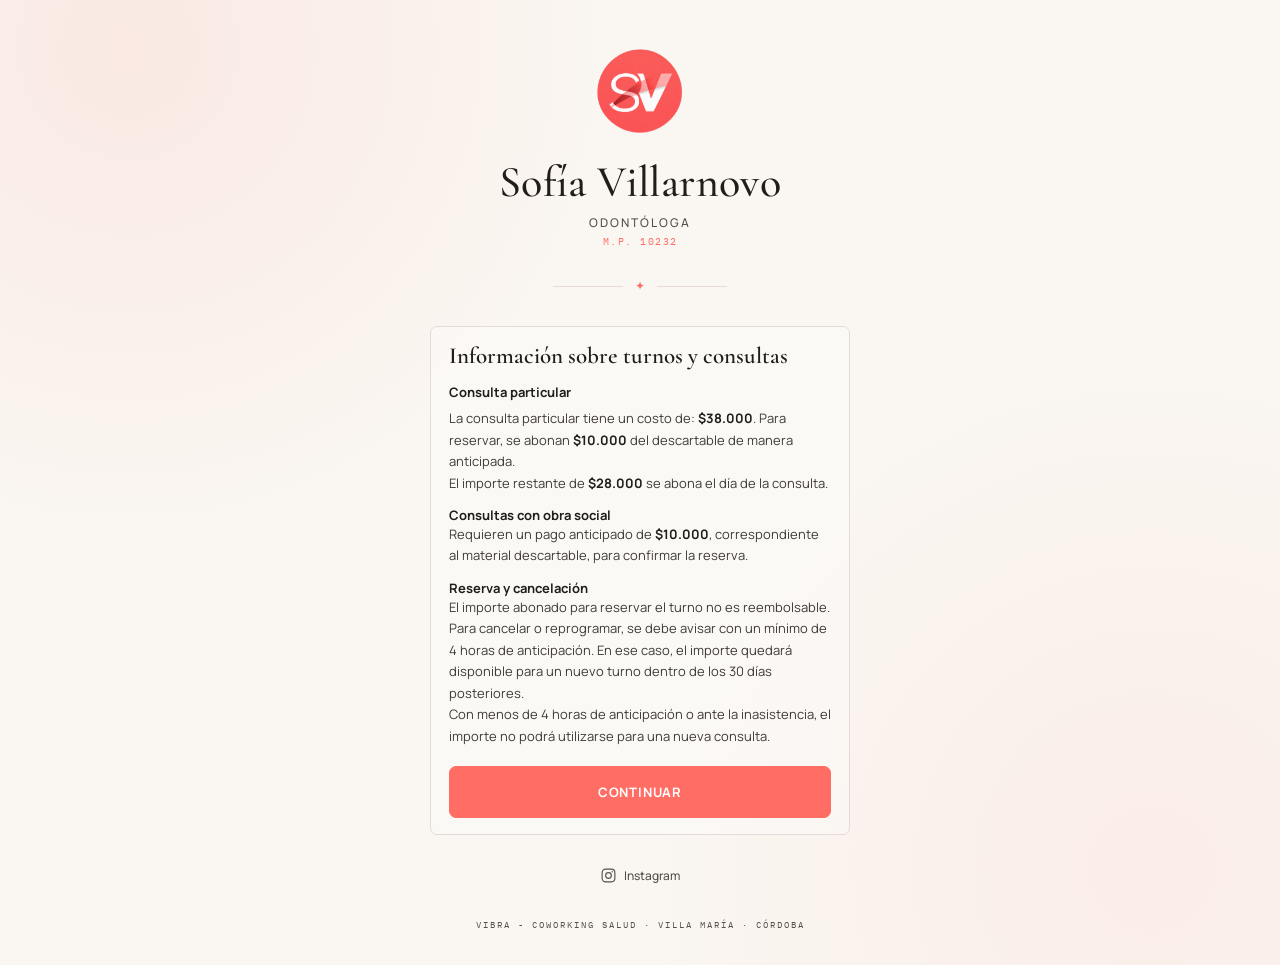
==== sitio.html @ 3a736893 "Update sitio.html" ====
<!DOCTYPE html>
<html lang="es">
<head>
  <meta charset="UTF-8">
  <meta name="viewport" content="width=device-width, initial-scale=1.0">
  <title>Sofía Villarnovo | Odontóloga</title>
  <meta name="description" content="Sofía Villarnovo - Odontóloga M.P. 10232. Reservá tu turno.">
  <link rel="preconnect" href="https://fonts.googleapis.com">
  <link rel="preconnect" href="https://fonts.gstatic.com" crossorigin>
  <link href="https://fonts.googleapis.com/css2?family=Cormorant+Garamond:wght@400;500;600&family=Manrope:wght@400;500;600;700&family=IBM+Plex+Mono:wght@400;500&display=swap" rel="stylesheet">
  <link rel="stylesheet" href="styles.css">
</head>
<body>
  <main>
    <div class="logo">
      <img src="image/logo.png" alt="Logo de Sofía Villarnovo">
    </div>

    <section class="name">
      <h1>Sofía Villarnovo</h1>
      <p class="profession">Odontóloga</p>
      <p class="license">M.P. 10232</p>
    </section>

    <div class="divider">
      <span class="divider-line"></span>
      <span class="divider-star">✦</span>
      <span class="divider-line"></span>
    </div>

    <section class="policies" aria-labelledby="policies-title">
      <h2 id="policies-title">Información sobre turnos y consultas</h2>
      
      <div class="policies-content">
        <h3>Consulta particular</h3>
        <p class="policies-summary">La consulta particular tiene un costo de: <strong>$38.000</strong>. Para reservar, se abonan <strong>$10.000</strong> del descartable de manera anticipada.</p>
        <p>El importe restante de <strong>$28.000</strong> se abona el día de la consulta.</p>

        <h3>Consultas con obra social</h3>
        <p>Requieren un pago anticipado de <strong>$10.000</strong>, correspondiente al material descartable, para confirmar la reserva.</p>

        <h3>Reserva y cancelación</h3>
        <p>El importe abonado para reservar el turno no es reembolsable.</p>
        <p>Para cancelar o reprogramar, se debe avisar con un mínimo de 4 horas de anticipación. En ese caso, el importe quedará disponible para un nuevo turno dentro de los 30 días posteriores.</p>
        <p>Con menos de 4 horas de anticipación o ante la inasistencia, el importe no podrá utilizarse para una nueva consulta.</p>
      </div>
      <button class="continue-btn" type="button" aria-controls="appointment-links">CONTINUAR</button>
    </section>

    <nav class="links" id="appointment-links" aria-label="Opciones de contacto y reserva" hidden>
      <a class="link-btn primary" href="https://script.google.com/macros/s/AKfycbyn22Zi6OWLIGuK025jP6TXJ8e2G5zCtzBM-8y3-KEwVZJCjGyNvykvZkgCQuvuurl1NQ/exec">
        <svg viewBox="0 0 24 24" fill="none" stroke="currentColor" stroke-width="1.7" aria-hidden="true">
          <rect x="3" y="5" width="18" height="16" rx="2" />
          <path d="M8 3v4M16 3v4M3 10h18" />
        </svg>
        SACAR UN TURNO
      </a>

      <a class="link-btn secondary" href="https://wa.me/5493534790232" target="_blank" rel="noopener">
        <svg viewBox="0 0 24 24" fill="currentColor" aria-hidden="true">
          <path d="M12 2C6.5 2 2 6.5 2 12c0 1.9.5 3.6 1.5 5.2L2 22l4.9-1.5C8.4 21.5 10.1 22 12 22c5.5 0 10-4.5 10-10S17.5 2 12 2zm5.4 14.2c-.2.7-1.3 1.3-1.8 1.4-.5.1-1 .1-1.7-.1-.4-.1-.9-.3-1.5-.6-2.6-1.1-4.3-3.8-4.5-4-.1-.2-1-1.4-1-2.6s.6-1.8.9-2.1c.2-.2.5-.3.7-.3h.5c.2 0 .4 0 .6.5.2.5.7 1.8.8 1.9.1.2.1.4 0 .6-.1.2-.2.3-.3.5-.2.2-.3.3-.5.5-.2.2-.3.4-.1.7.2.3.8 1.3 1.7 2.1 1.2 1 2.1 1.4 2.5 1.6.3.1.5.1.6-.1.2-.2.7-.8.9-1.1.2-.3.4-.2.6-.1.2.1 1.5.7 1.7.8.2.1.4.2.4.3.1.3.1.7-.1 1.4z" />
        </svg>
        WHATSAPP
      </a>

      <a class="link-btn secondary" href="https://maps.app.goo.gl/TkpbMq61Vdni6iRq6" target="_blank" rel="noopener">
        <svg viewBox="0 0 24 24" fill="none" stroke="currentColor" stroke-width="1.7" aria-hidden="true">
          <path d="M20 10c0 5-8 11-8 11S4 15 4 10a8 8 0 1 1 16 0Z" />
          <circle cx="12" cy="10" r="2.5" />
        </svg>
        UBICACIÓN
      </a>
    </nav>

    <div class="socials">
      <a class="social" href="https://instagram.com/od.villarnovosofia" target="_blank" rel="noopener">
        <svg viewBox="0 0 24 24" fill="none" stroke="currentColor" stroke-width="1.6" aria-hidden="true">
          <rect x="3" y="3" width="18" height="18" rx="5" />
          <circle cx="12" cy="12" r="4" />
          <circle cx="17.3" cy="6.7" r="1" fill="currentColor" stroke="none" />
        </svg>
        Instagram
      </a>

    </div>

    <footer>Vibra - Coworking Salud · Villa María · Córdoba</footer>
  </main>
  <script>
    const policies = document.querySelector('.policies');
    const continueButton = document.querySelector('.continue-btn');
    const appointmentLinks = document.querySelector('#appointment-links');

    continueButton.addEventListener('click', () => {
      policies.hidden = true;
      appointmentLinks.hidden = false;
      appointmentLinks.querySelector('.link-btn').focus();
    });
  </script>
</body>
</html>
---- styles.css ----
:root {
  --ivory: #FAF7F2;
  --ink: #211E1A;
  --ink-soft: #55504A;
  --coral: #FF6D65;
  --coral-dark: #E85F58;
  --coral-soft: #FFA49F;
  --coral-pale: #FCE8E6;
  --line: #E6D9D7;
  --white: #FFFFFF;
}

* {
  box-sizing: border-box;
  margin: 0;
  padding: 0;
}

html {
  -webkit-tap-highlight-color: transparent;
  scroll-behavior: smooth;
}

body {
  min-height: 100vh;
  background: var(--ivory);
  background-image:
    radial-gradient(circle at 10% 5%, rgba(255, 109, 101, 0.10), transparent 35%),
    radial-gradient(circle at 90% 90%, rgba(255, 164, 159, 0.12), transparent 38%);
  color: var(--ink);
  font-family: 'Manrope', sans-serif;
  display: flex;
  justify-content: center;
  padding: 45px 20px 35px;
  overflow-x: hidden;
}

main {
  width: 100%;
  max-width: 420px;
  display: flex;
  flex-direction: column;
  align-items: center;
  text-align: center;
}

.logo {
  width: 92px;
  height: 92px;
  display: flex;
  align-items: center;
  justify-content: center;
  position: relative;
  margin-bottom: 23px;
  opacity: 0;
  animation: logoIn 0.8s cubic-bezier(.22,.61,.36,1) 0.1s forwards;
}

.logo img {
  width: 100%;
  height: 100%;
  display: block;
  object-fit: contain;
}

@keyframes logoIn {
  from { opacity: 0; transform: scale(.75); }
  to { opacity: 1; transform: scale(1); }
}

.name {
  opacity: 0;
  animation: fadeUp .7s ease-out .35s forwards;
}

.name h1 {
  font-family: 'Cormorant Garamond', serif;
  font-size: 44px;
  line-height: 1;
  font-weight: 500;
  letter-spacing: .4px;
  color: var(--ink);
}

.profession {
  margin-top: 10px;
  font-family: 'Manrope', sans-serif;
  font-size: 12px;
  font-weight: 500;
  letter-spacing: 2px;
  text-transform: uppercase;
  color: var(--ink-soft);
}

.license {
  margin-top: 4px;
  font-family: 'IBM Plex Mono', monospace;
  font-size: 10px;
  letter-spacing: 1.5px;
  color: var(--coral);
}

@keyframes fadeUp {
  from { opacity: 0; transform: translateY(10px); }
  to { opacity: 1; transform: translateY(0); }
}

.divider {
  width: 100%;
  display: flex;
  align-items: center;
  justify-content: center;
  gap: 12px;
  margin: 30px 0 31px;
  opacity: 0;
  animation: fadeUp .7s ease-out .6s forwards;
}

.divider-line {
  width: 70px;
  height: 1px;
  background: var(--line);
}

.divider-star {
  color: var(--coral);
  font-size: 12px;
  transform: translateY(-1px);
}

.policies {
  width: 100%;
  padding: 17px 18px 16px;
  border: 1px solid var(--line);
  border-radius: 7px;
  background: rgba(255,255,255,.32);
  text-align: left;
  opacity: 0;
  animation: fadeUp .7s ease-out .75s forwards;
}

.policies h2 {
  color: var(--ink);
  font-family: 'Cormorant Garamond', serif;
  font-size: 23px;
  font-weight: 600;
  line-height: 1.1;
}

.policies-summary,
.policies-content p {
  color: #3f3a35;
  font-size: 13px;
  line-height: 1.65;
}

.policies-summary {
  margin-top: 7px;
}

.policies strong {
  color: var(--ink);
  font-weight: 700;
}

.policies-content {
  padding-top: 14px;
}

.policies-content h3 {
  margin-top: 12px;
  color: var(--ink);
  font-size: 13px;
  font-weight: 700;
}

.policies-content h3:first-child {
  margin-top: 0;
}

.continue-btn {
  width: 100%;
  min-height: 52px;
  margin-top: 19px;
  border: 1px solid var(--coral);
  border-radius: 7px;
  background: var(--coral);
  color: var(--white);
  cursor: pointer;
  font-family: 'Manrope', sans-serif;
  font-size: 13px;
  font-weight: 700;
  letter-spacing: .8px;
  transition: transform .25s ease, background .25s ease, box-shadow .25s ease;
}

.continue-btn:hover {
  background: var(--coral-dark);
  box-shadow: 0 9px 22px rgba(255,109,101,.22);
  transform: translateY(-2px);
}

.continue-btn:active {
  transform: scale(.98);
}

.links[hidden] {
  display: none;
}

.links {
  width: 100%;
  display: flex;
  flex-direction: column;
  gap: 13px;
}

.link-btn {
  width: 100%;
  min-height: 59px;
  display: flex;
  align-items: center;
  justify-content: center;
  gap: 11px;
  position: relative;
  overflow: hidden;
  border-radius: 7px;
  text-decoration: none;
  font-size: 14px;
  font-weight: 600;
  letter-spacing: .3px;
  transition: transform .25s ease, box-shadow .25s ease, background .25s ease, border-color .25s ease;
  opacity: 0;
  animation: buttonIn .65s ease-out forwards;
}

.link-btn:nth-child(1) { animation-delay: .78s; }
.link-btn:nth-child(2) { animation-delay: .91s; }
.link-btn:nth-child(3) { animation-delay: 1.04s; }

@keyframes buttonIn {
  from { opacity: 0; transform: translateY(12px); }
  to { opacity: 1; transform: translateY(0); }
}

.link-btn::after {
  content: "";
  position: absolute;
  top: 0;
  left: -120%;
  width: 60%;
  height: 100%;
  background: linear-gradient(90deg, transparent, rgba(255,255,255,.22), transparent);
  transform: skewX(-20deg);
  transition: left .7s ease;
}

.link-btn:hover::after { left: 130%; }

.primary {
  background: var(--coral);
  color: var(--white);
  border: 1px solid var(--coral);
  box-shadow: 0 9px 25px rgba(255,109,101,.20);
}

.primary:hover {
  background: var(--coral-dark);
  border-color: var(--coral-dark);
  transform: translateY(-2px);
  box-shadow: 0 13px 30px rgba(255,109,101,.27);
}

.secondary {
  background: rgba(255,255,255,.32);
  color: var(--ink);
  border: 1px solid var(--line);
  backdrop-filter: blur(5px);
}

.secondary:hover {
  background: rgba(255,255,255,.70);
  color: var(--coral-dark);
  border-color: var(--coral-soft);
  transform: translateY(-2px);
  box-shadow: 0 8px 20px rgba(33,30,26,.05);
}

.link-btn:active { transform: scale(.975); }

.link-btn svg {
  width: 18px;
  height: 18px;
  flex-shrink: 0;
}

.socials {
  display: flex;
  align-items: center;
  justify-content: center;
  gap: 26px;
  margin-top: 32px;
  opacity: 0;
  animation: fadeUp .7s ease-out 1.15s forwards;
}

.social {
  display: flex;
  align-items: center;
  gap: 7px;
  color: var(--ink-soft);
  text-decoration: none;
  font-size: 12px;
  font-weight: 500;
  transition: color .25s ease, transform .25s ease;
}

.social:hover {
  color: var(--coral);
  transform: translateY(-2px);
}

.social svg {
  width: 17px;
  height: 17px;
}

footer {
  margin-top: 35px;
  font-family: 'IBM Plex Mono', monospace;
  font-size: 9px;
  letter-spacing: 2px;
  text-transform: uppercase;
  color: var(--ink-soft);
  opacity: 0;
  animation: fadeUp .7s ease-out 1.3s forwards;
}

@media (max-width: 380px) {
  body { padding-top: 32px; }
  .logo { width: 82px; height: 82px; }
  .logo-text { font-size: 35px; }
  .name h1 { font-size: 39px; }
  .divider { margin-top: 26px; margin-bottom: 27px; }
}

@media (prefers-reduced-motion: reduce) {
  *, *::before, *::after {
    animation: none !important;
    transition: none !important;
  }

  .logo, .name, .divider, .link-btn, .socials, footer {
    opacity: 1 !important;
  }
}
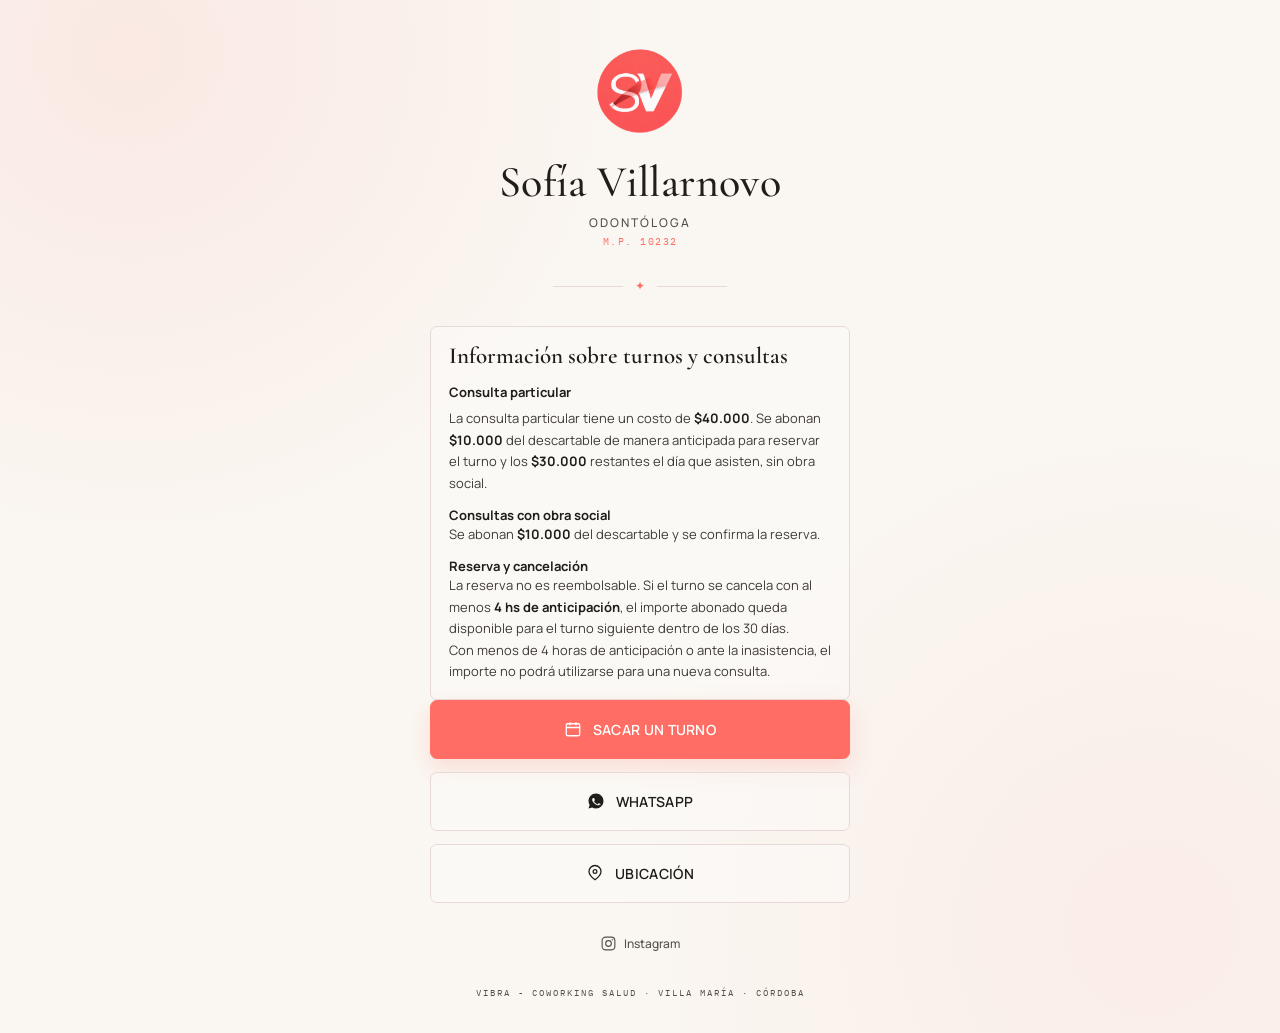
==== commit d6f84f73: ""actua"" ====
--- a/sitio.html
+++ b/sitio.html
@@ -33,22 +33,19 @@
       
       <div class="policies-content">
         <h3>Consulta particular</h3>
-        <p class="policies-summary">La consulta particular tiene un costo de: <strong>$38.000</strong>. Para reservar, se abonan <strong>$10.000</strong> del descartable de manera anticipada.</p>
-        <p>El importe restante de <strong>$28.000</strong> se abona el día de la consulta.</p>
+        <p class="policies-summary">La consulta particular tiene un costo de <strong>$40.000</strong>. Se abonan <strong>$10.000</strong> del descartable de manera anticipada para reservar el turno y los <strong>$30.000</strong> restantes el día que asisten, sin obra social.</p>
 
         <h3>Consultas con obra social</h3>
-        <p>Requieren un pago anticipado de <strong>$10.000</strong>, correspondiente al material descartable, para confirmar la reserva.</p>
+        <p>Se abonan <strong>$10.000</strong> del descartable y se confirma la reserva.</p>
 
         <h3>Reserva y cancelación</h3>
-        <p>El importe abonado para reservar el turno no es reembolsable.</p>
-        <p>Para cancelar o reprogramar, se debe avisar con un mínimo de 4 horas de anticipación. En ese caso, el importe quedará disponible para un nuevo turno dentro de los 30 días posteriores.</p>
+        <p>La reserva no es reembolsable. Si el turno se cancela con al menos <strong>4 hs de anticipación</strong>, el importe abonado queda disponible para el turno siguiente dentro de los 30 días.</p>
         <p>Con menos de 4 horas de anticipación o ante la inasistencia, el importe no podrá utilizarse para una nueva consulta.</p>
       </div>
-      <button class="continue-btn" type="button" aria-controls="appointment-links">CONTINUAR</button>
     </section>
 
-    <nav class="links" id="appointment-links" aria-label="Opciones de contacto y reserva" hidden>
-      <a class="link-btn primary" href="https://script.google.com/macros/s/AKfycbyn22Zi6OWLIGuK025jP6TXJ8e2G5zCtzBM-8y3-KEwVZJCjGyNvykvZkgCQuvuurl1NQ/exec">
+    <nav class="links" id="appointment-links" aria-label="Opciones de contacto y reserva">
+      <a class="link-btn primary" href="https://sofiacloude.elfeto17.workers.dev/">
         <svg viewBox="0 0 24 24" fill="none" stroke="currentColor" stroke-width="1.7" aria-hidden="true">
           <rect x="3" y="5" width="18" height="16" rx="2" />
           <path d="M8 3v4M16 3v4M3 10h18" />
@@ -86,16 +83,5 @@
 
     <footer>Vibra - Coworking Salud · Villa María · Córdoba</footer>
   </main>
-  <script>
-    const policies = document.querySelector('.policies');
-    const continueButton = document.querySelector('.continue-btn');
-    const appointmentLinks = document.querySelector('#appointment-links');
-
-    continueButton.addEventListener('click', () => {
-      policies.hidden = true;
-      appointmentLinks.hidden = false;
-      appointmentLinks.querySelector('.link-btn').focus();
-    });
-  </script>
 </body>
 </html>
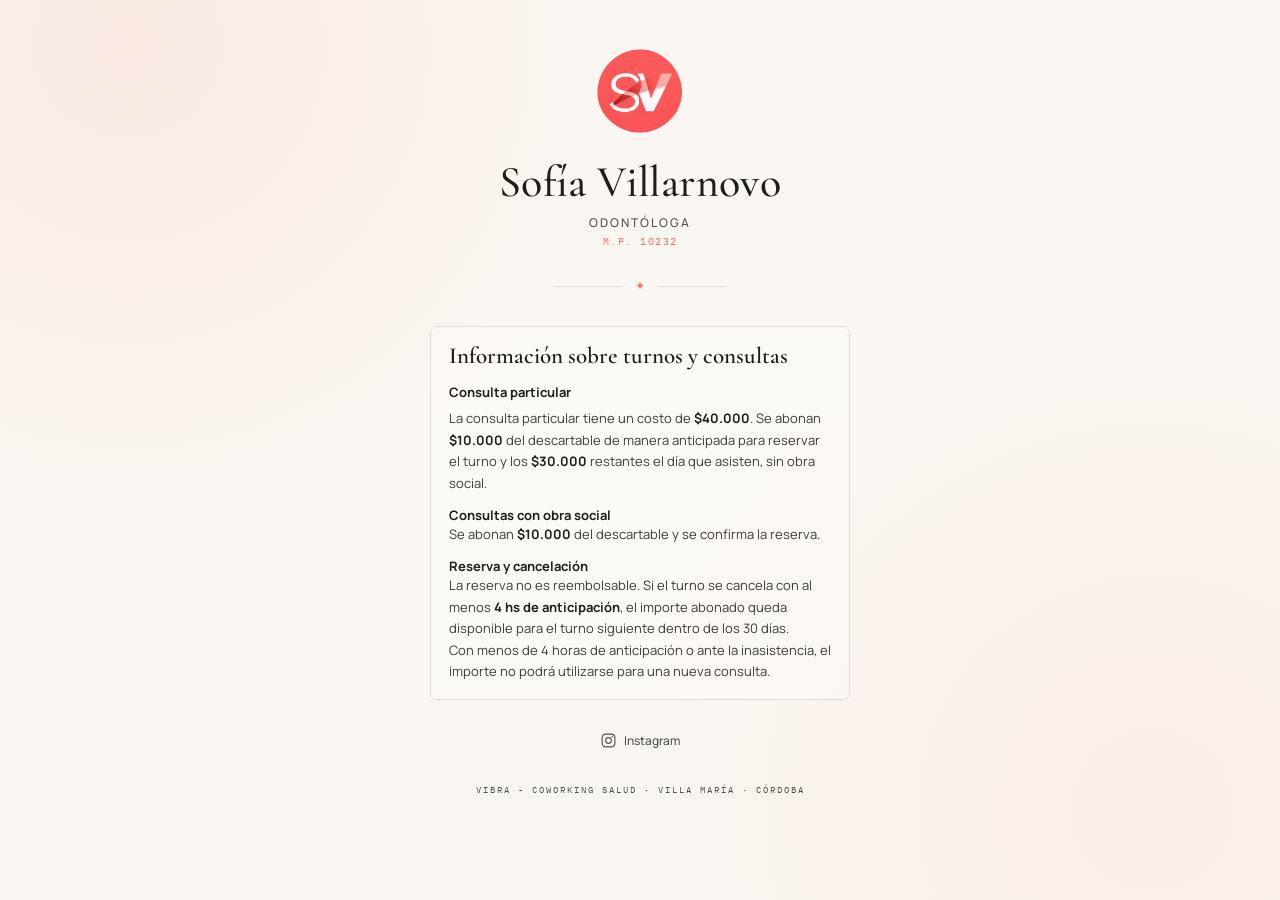
==== commit c9af864f: "Merge branch 'main' of https://github.com/ranitadelamatrix/linkinbio" ====
--- a/sitio.html
+++ b/sitio.html
@@ -44,7 +44,7 @@
       </div>
     </section>
 
-    <nav class="links" id="appointment-links" aria-label="Opciones de contacto y reserva">
+    <nav class="links" id="appointment-links" aria-label="Opciones de contacto y reserva" hidden>
       <a class="link-btn primary" href="https://sofiacloude.elfeto17.workers.dev/">
         <svg viewBox="0 0 24 24" fill="none" stroke="currentColor" stroke-width="1.7" aria-hidden="true">
           <rect x="3" y="5" width="18" height="16" rx="2" />
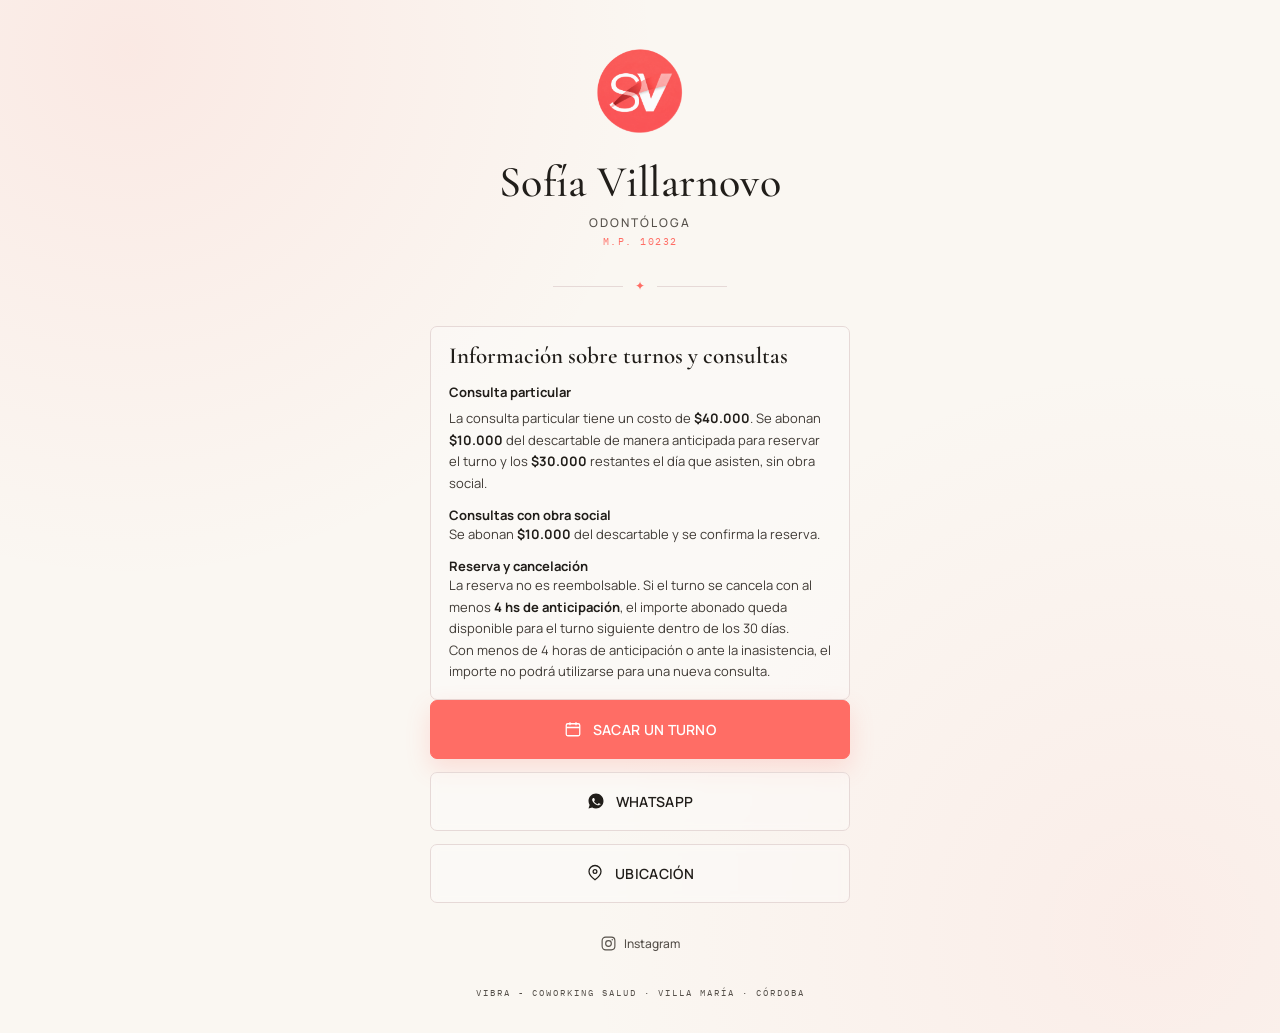
==== commit 14cf7675: ""botones"" ====
--- a/sitio.html
+++ b/sitio.html
@@ -44,7 +44,7 @@
       </div>
     </section>
 
-    <nav class="links" id="appointment-links" aria-label="Opciones de contacto y reserva" hidden>
+    <nav class="links" id="appointment-links" aria-label="Opciones de contacto y reserva">
       <a class="link-btn primary" href="https://sofiacloude.elfeto17.workers.dev/">
         <svg viewBox="0 0 24 24" fill="none" stroke="currentColor" stroke-width="1.7" aria-hidden="true">
           <rect x="3" y="5" width="18" height="16" rx="2" />
